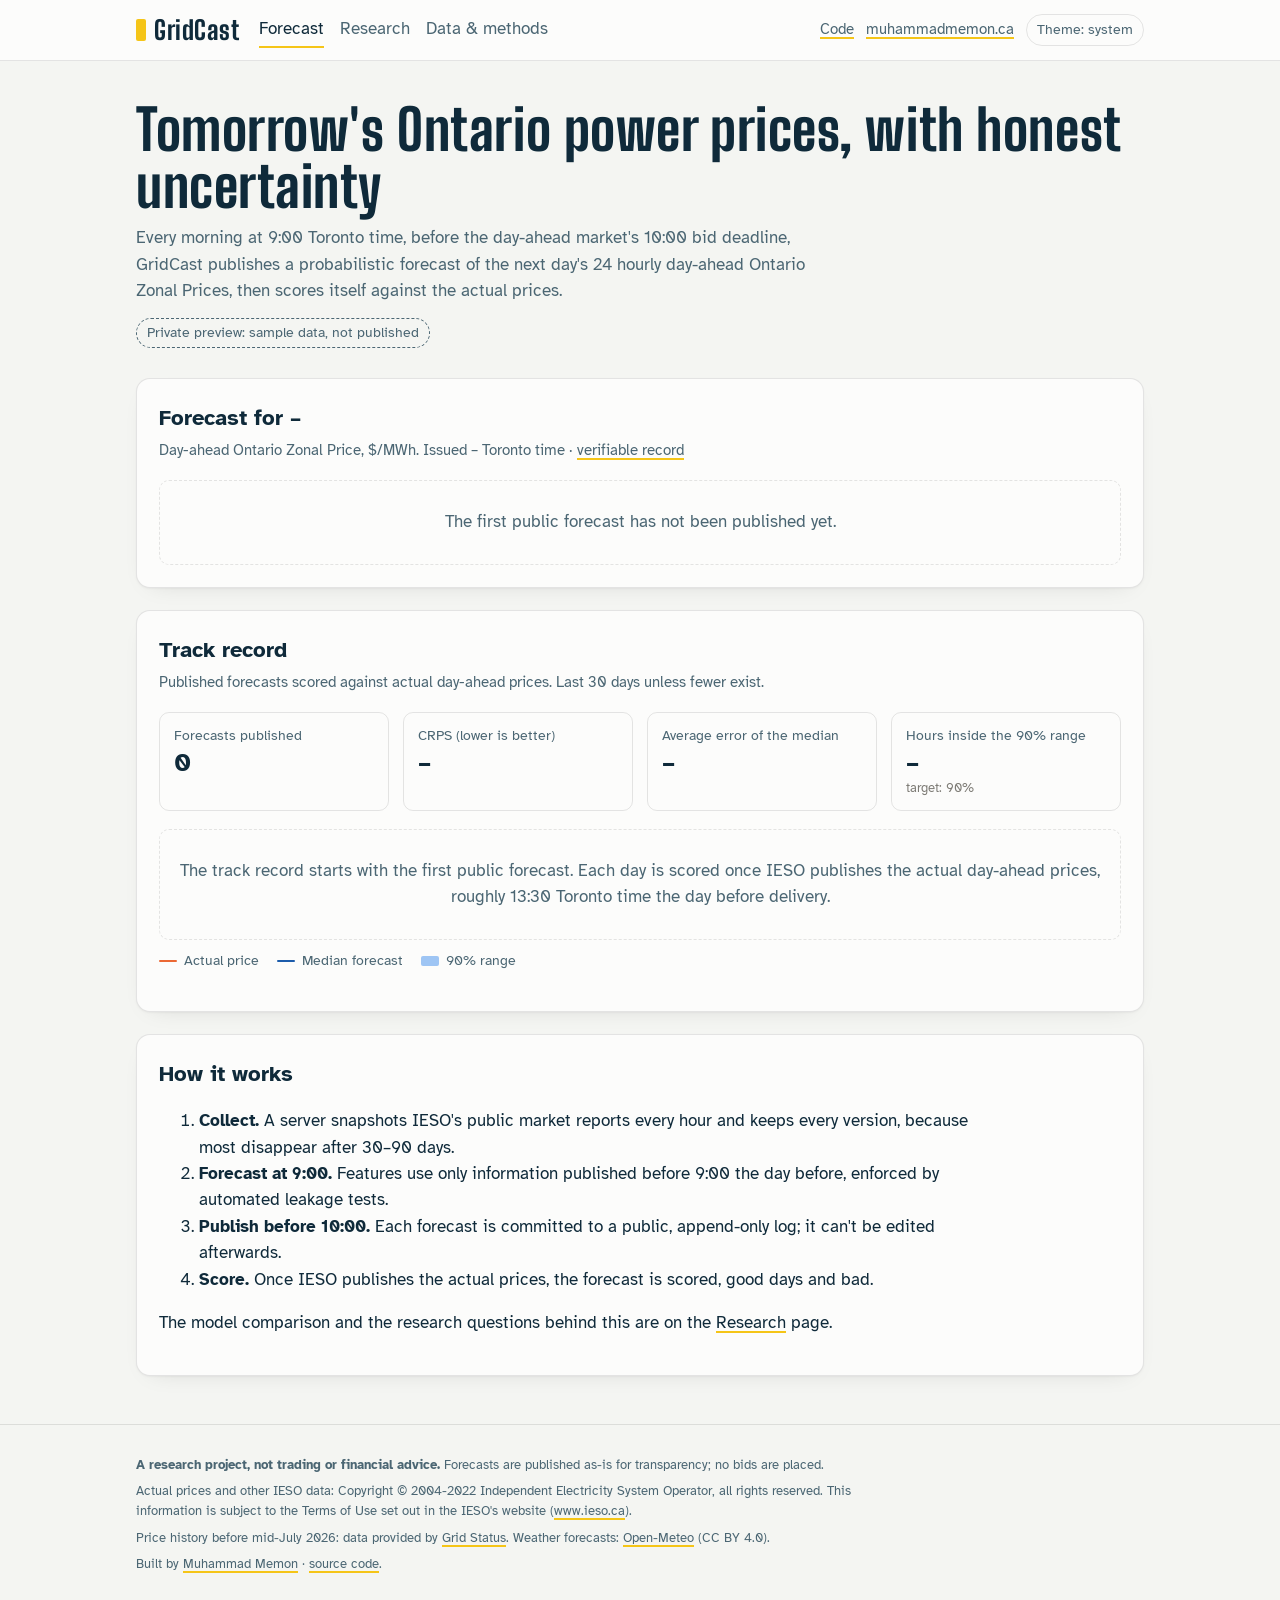
==== site/index.html @ bc0dd68a "feat(site): project site for gridcast.muhammadmemon.ca (private preview, not deployed) Static pages " ====
<!doctype html>
<html lang="en">
<head>
<meta charset="utf-8">
<meta name="viewport" content="width=device-width, initial-scale=1">
<title>GridCast · Ontario power price forecasts</title>
<meta name="description" content="Daily probabilistic forecasts of Ontario's day-ahead electricity prices, scored in public.">
<link rel="preconnect" href="https://fonts.googleapis.com">
<link rel="preconnect" href="https://fonts.gstatic.com" crossorigin>
<link rel="stylesheet" href="https://fonts.googleapis.com/css2?family=Atkinson+Hyperlegible:ital,wght@0,400;0,700;1,400&family=Big+Shoulders+Display:wght@700;800&display=swap">
<link rel="stylesheet" href="assets/site.css">
<script type="module" src="assets/app.js"></script>
</head>
<body data-page="forecast">
<header class="top">
  <div class="wrap">
    <a class="brand" href="./">GridCast</a>
    <nav class="nav" aria-label="Sections">
      <a href="./" aria-current="page">Forecast</a>
      <a href="research.html" >Research</a>
      <a href="methods.html" >Data &amp; methods</a>
    </nav>
    <div class="top-links">
      <a href="https://github.com/Muhammad-Memon542/GridCast">Code</a>
      <a href="https://muhammadmemon.ca">muhammadmemon.ca</a>
      <button class="theme-toggle" type="button">Theme: system</button>
    </div>
  </div>
</header>
<main class="wrap">
<section class="hero">
  <h1>Tomorrow's Ontario power prices, with honest uncertainty</h1>
  <p>Every morning at 9:00 Toronto time, before the day-ahead market's 10:00 bid deadline, GridCast publishes a probabilistic forecast of the next day's 24 hourly day-ahead Ontario Zonal Prices, then scores itself against the actual prices.</p>
  <span class="preview-flag" id="preview-flag" hidden>Private preview: sample data, not published</span>
</section>

<section class="card" aria-labelledby="fc-title">
  <h2 id="fc-title">Forecast for <span id="fc-day">–</span></h2>
  <p class="sub">Day-ahead Ontario Zonal Price, $/MWh. Issued <span id="fc-issued">–</span> Toronto time · <a id="fc-record" href="#">verifiable record</a></p>
  <div id="forecast-body">
    <div class="tiles">
      <div class="tile"><div class="label">Average of hourly medians</div><div class="value hero-figure" id="fc-avg">–</div><div class="note">per MWh</div></div>
      <div class="tile"><div class="label">Most expensive hour (median)</div><div class="value" id="fc-peak">–</div><div class="note" id="fc-peak-note"></div></div>
      <div class="tile"><div class="label">Cheapest hour (median)</div><div class="value" id="fc-low">–</div><div class="note" id="fc-low-note"></div></div>
    </div>
    <div class="chart" id="fc-chart" data-title="Tomorrow's hourly price forecast with 50%, 90% and 98% ranges"></div>
    <ul class="legend" aria-label="Legend">
      <li><span class="key-line" style="background:var(--median)"></span>Median forecast</li>
      <li><span class="key-rect" style="background:var(--band-50)"></span>50% range</li>
      <li><span class="key-rect" style="background:var(--band-90)"></span>90% range</li>
      <li><span class="key-rect" style="background:var(--band-98)"></span>98% range</li>
    </ul>
    <details class="table-view"><summary>View as table</summary><div class="table-scroll" id="fc-table"></div></details>
  </div>
</section>

<section class="card" aria-labelledby="tr-title">
  <h2 id="tr-title">Track record</h2>
  <p class="sub">Published forecasts scored against actual day-ahead prices. Last 30 days unless fewer exist.</p>
  <div class="tiles">
    <div class="tile"><div class="label">Forecasts published</div><div class="value" id="tr-published">–</div></div>
    <div class="tile"><div class="label">CRPS (lower is better)</div><div class="value" id="tr-crps">–</div></div>
    <div class="tile"><div class="label">Average error of the median</div><div class="value" id="tr-mae">–</div></div>
    <div class="tile"><div class="label">Hours inside the 90% range</div><div class="value" id="tr-cov">–</div><div class="note">target: 90%</div></div>
  </div>
  <div id="track-body"></div>
  <ul class="legend" id="tr-legend" hidden aria-label="Legend">
    <li><span class="key-line" style="background:var(--actual)"></span>Actual price</li>
    <li><span class="key-line" style="background:var(--median)"></span>Median forecast</li>
    <li><span class="key-rect" style="background:var(--band-90)"></span>90% range</li>
  </ul>
  <p class="sub" id="tr-notice"></p>
</section>

<section class="card prose" aria-labelledby="how-title">
  <h2 id="how-title">How it works</h2>
  <ol>
    <li><strong>Collect.</strong> A server snapshots IESO's public market reports every hour and keeps every version, because most disappear after 30–90 days.</li>
    <li><strong>Forecast at 9:00.</strong> Features use only information published before 9:00 the day before, enforced by automated leakage tests.</li>
    <li><strong>Publish before 10:00.</strong> Each forecast is committed to a public, append-only log; it can't be edited afterwards.</li>
    <li><strong>Score.</strong> Once IESO publishes the actual prices, the forecast is scored, good days and bad.</li>
  </ol>
  <p>The model comparison and the research questions behind this are on the <a href="research.html">Research</a> page.</p>
</section>
</main>
<footer class="foot">
  <div class="wrap">
    <p><strong>A research project, not trading or financial advice.</strong> Forecasts are published as-is for transparency; no bids are placed.</p>
    <p>Actual prices and other IESO data: Copyright © 2004-2022 Independent Electricity System Operator, all rights reserved. This information is subject to the Terms of Use set out in the IESO's website (<a href="https://www.ieso.ca">www.ieso.ca</a>).</p>
    <p>Price history before mid-July 2026: data provided by <a href="https://www.gridstatus.io/">Grid Status</a>. Weather forecasts: <a href="https://open-meteo.com/">Open-Meteo</a> (CC BY 4.0).</p>
    <p>Built by <a href="https://muhammadmemon.ca">Muhammad Memon</a> · <a href="https://github.com/Muhammad-Memon542/GridCast">source code</a>.</p>
  </div>
</footer>
</body>
</html>
---- site/assets/site.css ----
/* GridCast project site. Brand type from muhammadmemon.ca; chart colours from the
   validated reference palette (blue = forecast, orange = actual; both pass the CVD and
   contrast checks in light and dark). */

:root {
  color-scheme: light;
  --page: #f4f5f2;
  --surface: #fcfcfb;
  --ink: #0f2a3a;
  --ink-2: #4b6673;
  --muted: #7d7b75;
  --grid: #e1e0d9;
  --axis: #c3c2b7;
  --border: rgba(11, 11, 11, 0.10);
  --accent: #f5c518;
  --band-98: #cde2fb;
  --band-90: #9ec5f4;
  --band-50: #6da7ec;
  --median: #1c5cab;
  --actual: #eb6834;
  --bar: #2a78d6;
  --bar-hover: #5598e7;
  --dot: #2a78d6;
  --shadow: 0 1px 2px rgba(11, 11, 11, 0.04), 0 8px 24px -16px rgba(11, 11, 11, 0.18);
  --body: "Atkinson Hyperlegible", system-ui, -apple-system, "Segoe UI", Roboto, sans-serif;
  --display: "Big Shoulders Display", "Arial Narrow", "Roboto Condensed", sans-serif;
  --radius: 14px;
}

@media (prefers-color-scheme: dark) {
  :root:where(:not([data-theme="light"])) {
    color-scheme: dark;
    --page: #0d0d0d;
    --surface: #1a1a19;
    --ink: #f3f3ef;
    --ink-2: #c3c2b7;
    --muted: #898781;
    --grid: #2c2c2a;
    --axis: #383835;
    --border: rgba(255, 255, 255, 0.10);
    --band-98: #0d366b;
    --band-90: #184f95;
    --band-50: #256abf;
    --median: #86b6ef;
    --actual: #d95926;
    --bar: #3987e5;
    --bar-hover: #6da7ec;
    --dot: #3987e5;
    --shadow: none;
  }
}

:root[data-theme="dark"] {
  color-scheme: dark;
  --page: #0d0d0d;
  --surface: #1a1a19;
  --ink: #f3f3ef;
  --ink-2: #c3c2b7;
  --muted: #898781;
  --grid: #2c2c2a;
  --axis: #383835;
  --border: rgba(255, 255, 255, 0.10);
  --band-98: #0d366b;
  --band-90: #184f95;
  --band-50: #256abf;
  --median: #86b6ef;
  --actual: #d95926;
  --bar: #3987e5;
  --bar-hover: #6da7ec;
  --dot: #3987e5;
  --shadow: none;
}

* { box-sizing: border-box; }
html { -webkit-text-size-adjust: 100%; }
body {
  margin: 0;
  background: var(--page);
  color: var(--ink);
  font: 17px/1.55 var(--body);
}
a { color: inherit; text-decoration-color: var(--accent); text-decoration-thickness: 2px; text-underline-offset: 3px; }
a:hover { text-decoration-color: currentColor; }
:focus-visible { outline: 2px solid var(--median); outline-offset: 2px; }

.wrap { max-width: 1040px; margin: 0 auto; padding: 0 16px; }

/* header */
.top { border-bottom: 1px solid var(--border); background: var(--surface); }
.top .wrap { display: flex; align-items: center; gap: 20px; min-height: 60px; flex-wrap: wrap; }
.brand { font: 800 26px/1 var(--display); letter-spacing: 0.02em; text-decoration: none; display: flex; align-items: center; gap: 8px; }
.brand::before { content: ""; width: 10px; height: 22px; background: var(--accent); border-radius: 2px; }
.nav { display: flex; gap: 16px; flex-wrap: wrap; flex: 1; }
.nav a { text-decoration: none; color: var(--ink-2); padding: 4px 0; border-bottom: 2px solid transparent; }
.nav a[aria-current="page"] { color: var(--ink); border-bottom-color: var(--accent); }
.top-links { display: flex; gap: 12px; align-items: center; font-size: 15px; color: var(--ink-2); }
.theme-toggle { background: none; border: 1px solid var(--border); color: var(--ink-2); border-radius: 999px; padding: 4px 10px; font: inherit; font-size: 14px; cursor: pointer; }

/* hero */
.hero { padding: 40px 0 8px; }
.hero h1 { font: 800 clamp(34px, 6vw, 56px)/1.02 var(--display); margin: 0 0 10px; letter-spacing: 0.01em; }
.hero p { margin: 0; color: var(--ink-2); max-width: 680px; }
.preview-flag { display: inline-block; margin-top: 14px; font-size: 14px; padding: 3px 10px; border-radius: 999px; border: 1px dashed var(--ink-2); color: var(--ink-2); }

/* cards */
.card { background: var(--surface); border: 1px solid var(--border); border-radius: var(--radius); box-shadow: var(--shadow); padding: 22px; margin: 22px 0; }
.card h2 { margin: 0 0 4px; font-size: 22px; }
.card .sub { margin: 0 0 18px; color: var(--ink-2); font-size: 15px; }
.section-title { font: 700 30px/1.1 var(--display); margin: 40px 0 0; letter-spacing: 0.01em; }

/* stat tiles */
.tiles { display: grid; grid-template-columns: repeat(auto-fit, minmax(180px, 1fr)); gap: 14px; margin-bottom: 18px; }
.tile { border: 1px solid var(--border); border-radius: 10px; padding: 12px 14px; }
.tile .label { font-size: 14px; color: var(--ink-2); }
.tile .value { font-size: 26px; font-weight: 700; line-height: 1.2; }
.tile .value.hero-figure { font-size: 48px; }
.tile .note { font-size: 13px; color: var(--muted); }

/* charts */
.chart { position: relative; width: 100%; }
.chart svg { display: block; width: 100%; height: auto; overflow: visible; }
.chart text { font-family: var(--body); fill: var(--muted); font-size: 12px; font-variant-numeric: tabular-nums; }
.chart .grid { stroke: var(--grid); stroke-width: 1; shape-rendering: crispEdges; }
.chart .baseline { stroke: var(--axis); stroke-width: 1; shape-rendering: crispEdges; }
.chart .crosshair { stroke: var(--ink-2); stroke-width: 1; pointer-events: none; }
.chart .label-strong { fill: var(--ink); font-size: 13px; }
.legend { display: flex; flex-wrap: wrap; gap: 6px 18px; font-size: 14px; color: var(--ink-2); margin: 10px 0 0; padding: 0; list-style: none; }
.legend li { display: inline-flex; align-items: center; gap: 7px; }
.key-rect { width: 18px; height: 10px; border-radius: 2px; display: inline-block; }
.key-line { width: 18px; height: 2px; border-radius: 1px; display: inline-block; }
.tooltip { position: absolute; pointer-events: none; background: var(--surface); color: var(--ink); border: 1px solid var(--border); border-radius: 8px; padding: 8px 10px; font-size: 13px; line-height: 1.45; box-shadow: 0 8px 24px -12px rgba(0, 0, 0, 0.35); min-width: 150px; z-index: 5; }
.tooltip .t-head { color: var(--ink-2); margin-bottom: 2px; }
.tooltip .t-row { display: flex; align-items: center; gap: 8px; }
.tooltip .t-row strong { font-variant-numeric: tabular-nums; }
.tooltip .t-key { width: 12px; height: 2px; border-radius: 1px; flex: none; }
.empty { border: 1px dashed var(--border); border-radius: 10px; padding: 28px 18px; text-align: center; color: var(--ink-2); }

/* tables */
details.table-view { margin-top: 14px; font-size: 14px; }
details.table-view summary { cursor: pointer; color: var(--ink-2); }
table { width: 100%; border-collapse: collapse; margin-top: 10px; font-size: 14px; }
th, td { text-align: right; padding: 6px 8px; border-bottom: 1px solid var(--border); font-variant-numeric: tabular-nums; }
th:first-child, td:first-child { text-align: left; }
th { color: var(--ink-2); font-weight: 400; }
.table-scroll { overflow-x: auto; }

/* prose */
.prose p, .prose li { max-width: 72ch; }
.prose h3 { margin: 22px 0 6px; font-size: 18px; }
.mono { font-family: ui-monospace, "SF Mono", Menlo, monospace; font-size: 13px; word-break: break-all; }
.badges { display: grid; gap: 10px; margin: 0; padding: 0; list-style: none; }
.badges li { display: grid; grid-template-columns: 52px 1fr; gap: 10px; align-items: baseline; }
.badges .rq { font-weight: 700; }
.badges .state { color: var(--ink-2); }
.small-multiples { display: grid; grid-template-columns: repeat(auto-fit, minmax(min(100%, 380px), 1fr)); gap: 22px 28px; }
.small-multiples h4 { margin: 0 0 4px; font-size: 14px; font-weight: 400; color: var(--ink-2); }

/* footer */
.foot { border-top: 1px solid var(--border); margin-top: 48px; padding: 24px 0 40px; font-size: 13px; color: var(--ink-2); }
.foot p { margin: 6px 0; max-width: 90ch; }

@media (max-width: 640px) {
  body { font-size: 16px; }
  .card { padding: 16px; }
  .tiles { grid-template-columns: repeat(2, minmax(0, 1fr)); gap: 10px; }
  .tile:has(.hero-figure) { grid-column: 1 / -1; }
  .tile .value.hero-figure { font-size: 40px; }
  /* row 1: brand + theme; row 2: sections. Code and site links stay in the footer. */
  .top .wrap { gap: 4px 16px; padding-top: 10px; padding-bottom: 6px; }
  .top .wrap .brand { flex: 1; }
  .top-links { order: 2; }
  .top-links a { display: none; }
  .nav { order: 3; flex: 0 0 100%; }
}
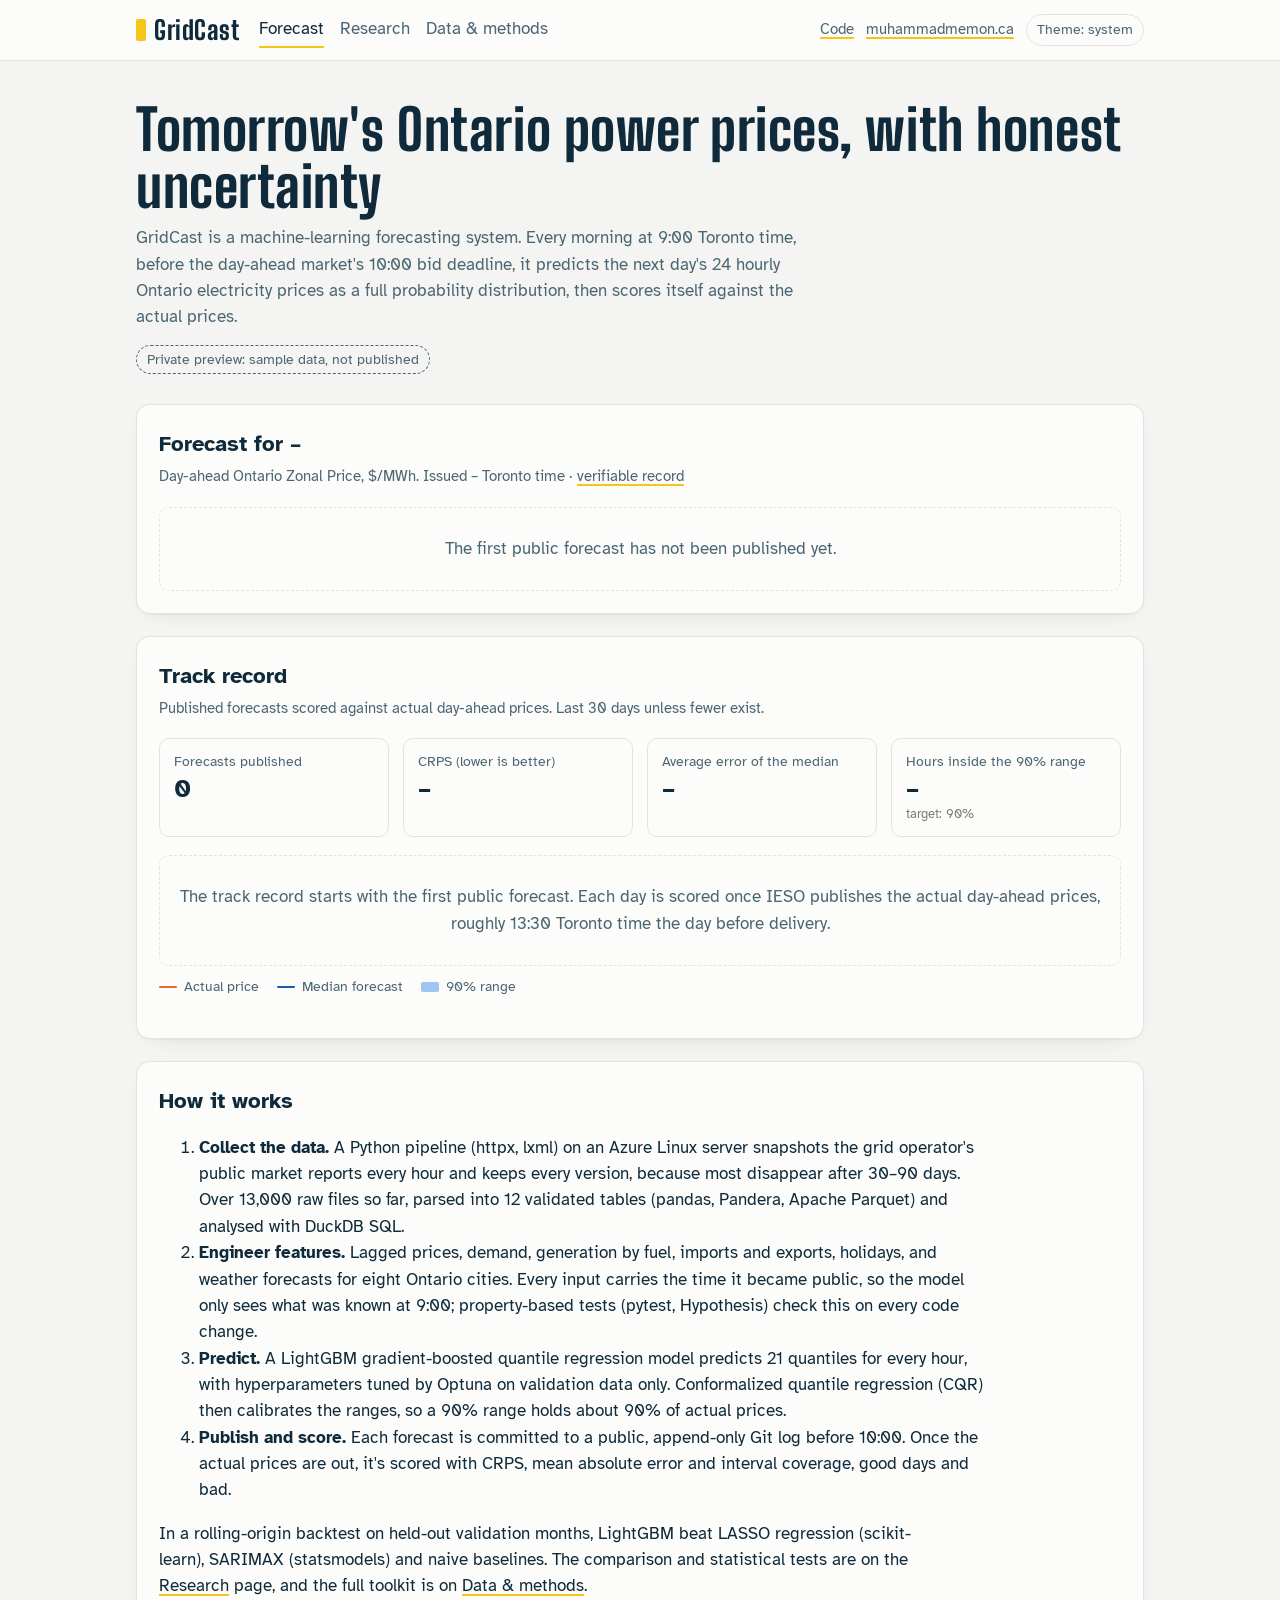
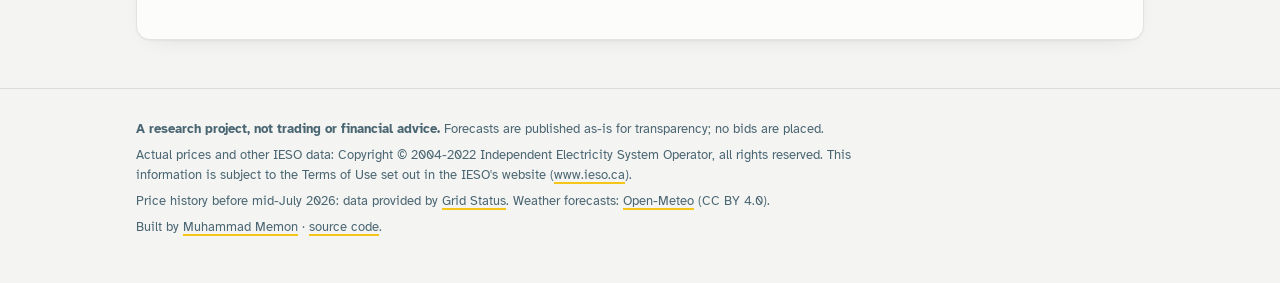
==== commit b5b4447c: "feat(site): describe the skills and tools behind GridCast A Skills & tools card on Data & methods (m" ====
--- a/site/index.html
+++ b/site/index.html
@@ -4,7 +4,7 @@
 <meta charset="utf-8">
 <meta name="viewport" content="width=device-width, initial-scale=1">
 <title>GridCast · Ontario power price forecasts</title>
-<meta name="description" content="Daily probabilistic forecasts of Ontario's day-ahead electricity prices, scored in public.">
+<meta name="description" content="A machine-learning forecasting system that predicts Ontario's day-ahead electricity prices every morning, with calibrated uncertainty, and scores itself in public.">
 <link rel="preconnect" href="https://fonts.googleapis.com">
 <link rel="preconnect" href="https://fonts.gstatic.com" crossorigin>
 <link rel="stylesheet" href="https://fonts.googleapis.com/css2?family=Atkinson+Hyperlegible:ital,wght@0,400;0,700;1,400&family=Big+Shoulders+Display:wght@700;800&display=swap">
@@ -30,7 +30,7 @@
 <main class="wrap">
 <section class="hero">
   <h1>Tomorrow's Ontario power prices, with honest uncertainty</h1>
-  <p>Every morning at 9:00 Toronto time, before the day-ahead market's 10:00 bid deadline, GridCast publishes a probabilistic forecast of the next day's 24 hourly day-ahead Ontario Zonal Prices, then scores itself against the actual prices.</p>
+  <p>GridCast is a machine-learning forecasting system. Every morning at 9:00 Toronto time, before the day-ahead market's 10:00 bid deadline, it predicts the next day's 24 hourly Ontario electricity prices as a full probability distribution, then scores itself against the actual prices.</p>
   <span class="preview-flag" id="preview-flag" hidden>Private preview: sample data, not published</span>
 </section>
 
@@ -75,12 +75,12 @@
 <section class="card prose" aria-labelledby="how-title">
   <h2 id="how-title">How it works</h2>
   <ol>
-    <li><strong>Collect.</strong> A server snapshots IESO's public market reports every hour and keeps every version, because most disappear after 30–90 days.</li>
-    <li><strong>Forecast at 9:00.</strong> Features use only information published before 9:00 the day before, enforced by automated leakage tests.</li>
-    <li><strong>Publish before 10:00.</strong> Each forecast is committed to a public, append-only log; it can't be edited afterwards.</li>
-    <li><strong>Score.</strong> Once IESO publishes the actual prices, the forecast is scored, good days and bad.</li>
+    <li><strong>Collect the data.</strong> A Python pipeline (httpx, lxml) on an Azure Linux server snapshots the grid operator's public market reports every hour and keeps every version, because most disappear after 30–90 days. Over 13,000 raw files so far, parsed into 12 validated tables (pandas, Pandera, Apache Parquet) and analysed with DuckDB SQL.</li>
+    <li><strong>Engineer features.</strong> Lagged prices, demand, generation by fuel, imports and exports, holidays, and weather forecasts for eight Ontario cities. Every input carries the time it became public, so the model only sees what was known at 9:00; property-based tests (pytest, Hypothesis) check this on every code change.</li>
+    <li><strong>Predict.</strong> A LightGBM gradient-boosted quantile regression model predicts 21 quantiles for every hour, with hyperparameters tuned by Optuna on validation data only. Conformalized quantile regression (CQR) then calibrates the ranges, so a 90% range holds about 90% of actual prices.</li>
+    <li><strong>Publish and score.</strong> Each forecast is committed to a public, append-only Git log before 10:00. Once the actual prices are out, it's scored with CRPS, mean absolute error and interval coverage, good days and bad.</li>
   </ol>
-  <p>The model comparison and the research questions behind this are on the <a href="research.html">Research</a> page.</p>
+  <p>In a rolling-origin backtest on held-out validation months, LightGBM beat LASSO regression (scikit-learn), SARIMAX (statsmodels) and naive baselines. The comparison and statistical tests are on the <a href="research.html">Research</a> page, and the full toolkit is on <a href="methods.html">Data &amp; methods</a>.</p>
 </section>
 </main>
 <footer class="foot">
--- a/site/assets/site.css
+++ b/site/assets/site.css
@@ -152,6 +152,9 @@
 .badges li { display: grid; grid-template-columns: 52px 1fr; gap: 10px; align-items: baseline; }
 .badges .rq { font-weight: 700; }
 .badges .state { color: var(--ink-2); }
+.skills { display: grid; grid-template-columns: repeat(auto-fit, minmax(min(100%, 300px), 1fr)); gap: 18px 32px; }
+.skills h3 { margin: 0 0 4px; font-size: 16px; }
+.skills p { margin: 0; color: var(--ink-2); font-size: 15px; }
 .small-multiples { display: grid; grid-template-columns: repeat(auto-fit, minmax(min(100%, 380px), 1fr)); gap: 22px 28px; }
 .small-multiples h4 { margin: 0 0 4px; font-size: 14px; font-weight: 400; color: var(--ink-2); }
 
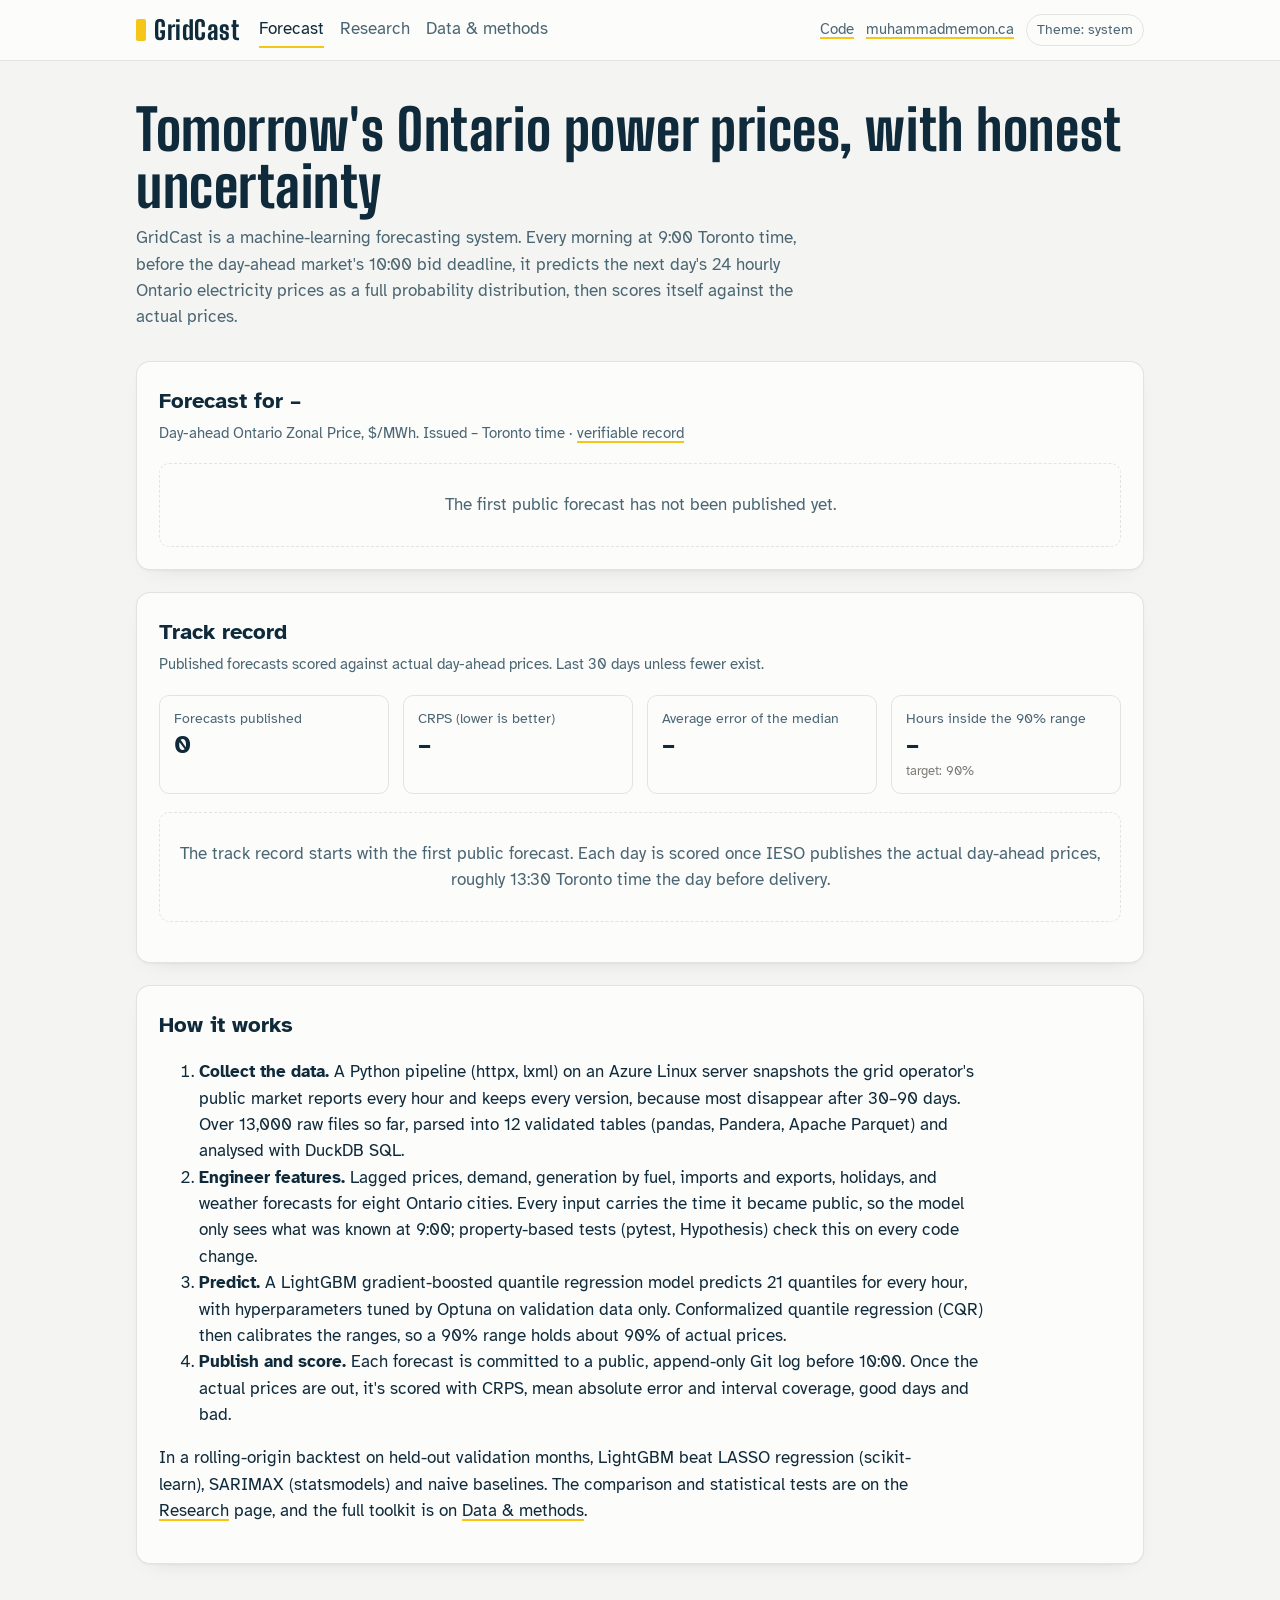
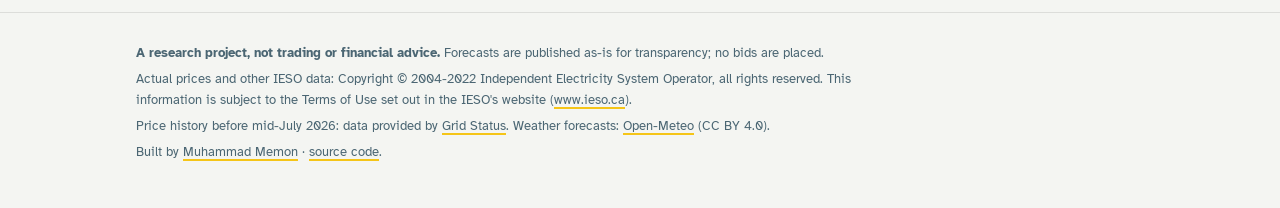
==== commit eb092bc3: "feat(site): compare each forecast with the actual prices Once IESO publishes the day-ahead results, " ====
--- a/site/index.html
+++ b/site/index.html
@@ -45,11 +45,13 @@
     </div>
     <div class="chart" id="fc-chart" data-title="Tomorrow's hourly price forecast with 50%, 90% and 98% ranges"></div>
     <ul class="legend" aria-label="Legend">
-      <li><span class="key-line" style="background:var(--median)"></span>Median forecast</li>
-      <li><span class="key-rect" style="background:var(--band-50)"></span>50% range</li>
-      <li><span class="key-rect" style="background:var(--band-90)"></span>90% range</li>
-      <li><span class="key-rect" style="background:var(--band-98)"></span>98% range</li>
+      <li><span class="key-line key-median"></span>Median forecast</li>
+      <li><span class="key-rect key-b50"></span>50% range</li>
+      <li><span class="key-rect key-b90"></span>90% range</li>
+      <li><span class="key-rect key-b98"></span>98% range</li>
+      <li id="fc-actual-key" hidden><span class="key-line key-actual"></span>Actual price</li>
     </ul>
+    <p class="result" id="fc-result" hidden></p>
     <details class="table-view"><summary>View as table</summary><div class="table-scroll" id="fc-table"></div></details>
   </div>
 </section>
@@ -65,10 +67,11 @@
   </div>
   <div id="track-body"></div>
   <ul class="legend" id="tr-legend" hidden aria-label="Legend">
-    <li><span class="key-line" style="background:var(--actual)"></span>Actual price</li>
-    <li><span class="key-line" style="background:var(--median)"></span>Median forecast</li>
-    <li><span class="key-rect" style="background:var(--band-90)"></span>90% range</li>
+    <li><span class="key-line key-actual"></span>Actual price</li>
+    <li><span class="key-line key-median"></span>Median forecast</li>
+    <li><span class="key-rect key-b90"></span>90% range</li>
   </ul>
+  <details class="table-view" id="tr-days" hidden><summary>Results by day</summary><div class="table-scroll" id="tr-table"></div></details>
   <p class="sub" id="tr-notice"></p>
 </section>
 
--- a/site/assets/site.css
+++ b/site/assets/site.css
@@ -72,6 +72,8 @@
 }
 
 * { box-sizing: border-box; }
+/* the hidden attribute must win over component display rules (.legend, .preview-flag, ...) */
+[hidden] { display: none !important; }
 html { -webkit-text-size-adjust: 100%; }
 body {
   margin: 0;
@@ -128,6 +130,13 @@
 .legend li { display: inline-flex; align-items: center; gap: 7px; }
 .key-rect { width: 18px; height: 10px; border-radius: 2px; display: inline-block; }
 .key-line { width: 18px; height: 2px; border-radius: 1px; display: inline-block; }
+/* legend colours live here, not in style="" attributes, which the site's CSP blocks */
+.key-median { background: var(--median); }
+.key-actual { background: var(--actual); }
+.key-b50 { background: var(--band-50); }
+.key-b90 { background: var(--band-90); }
+.key-b98 { background: var(--band-98); }
+.result { margin: 12px 0 0; font-size: 15px; color: var(--ink); }
 .tooltip { position: absolute; pointer-events: none; background: var(--surface); color: var(--ink); border: 1px solid var(--border); border-radius: 8px; padding: 8px 10px; font-size: 13px; line-height: 1.45; box-shadow: 0 8px 24px -12px rgba(0, 0, 0, 0.35); min-width: 150px; z-index: 5; }
 .tooltip .t-head { color: var(--ink-2); margin-bottom: 2px; }
 .tooltip .t-row { display: flex; align-items: center; gap: 8px; }
